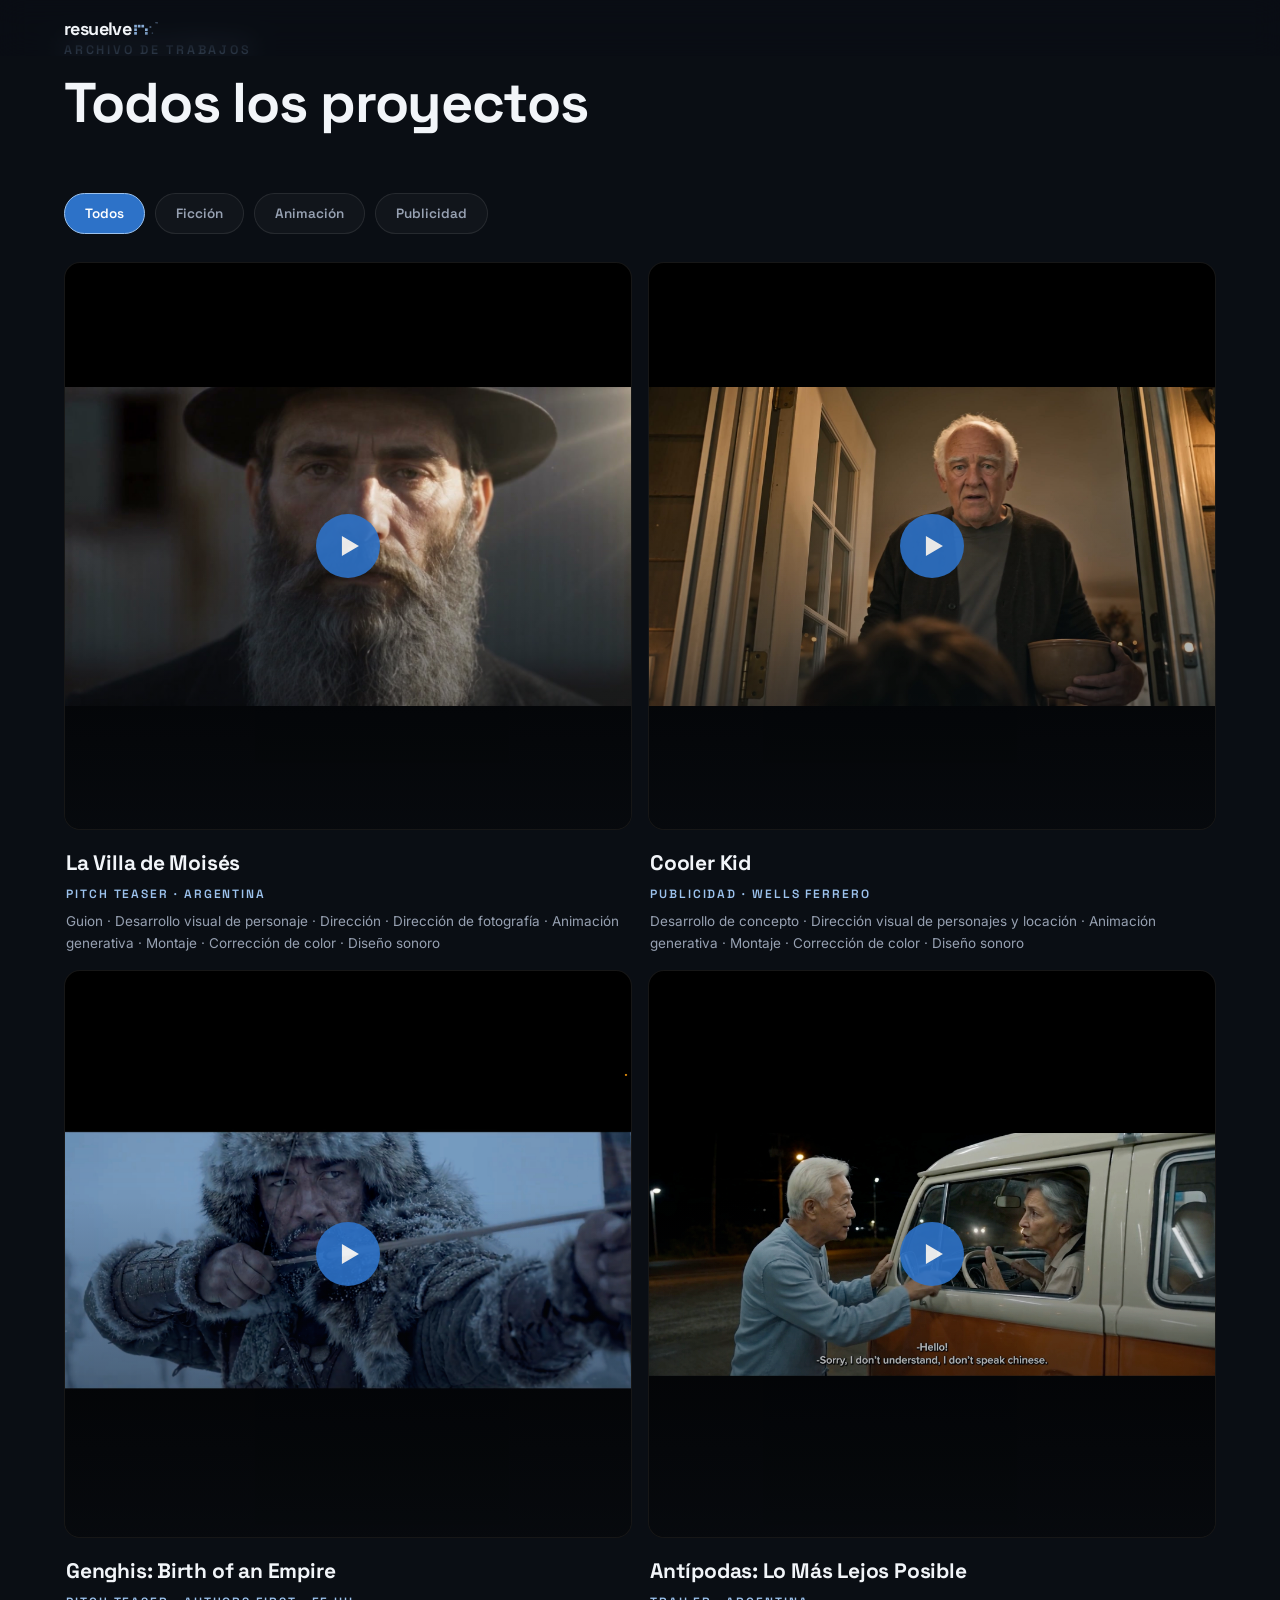
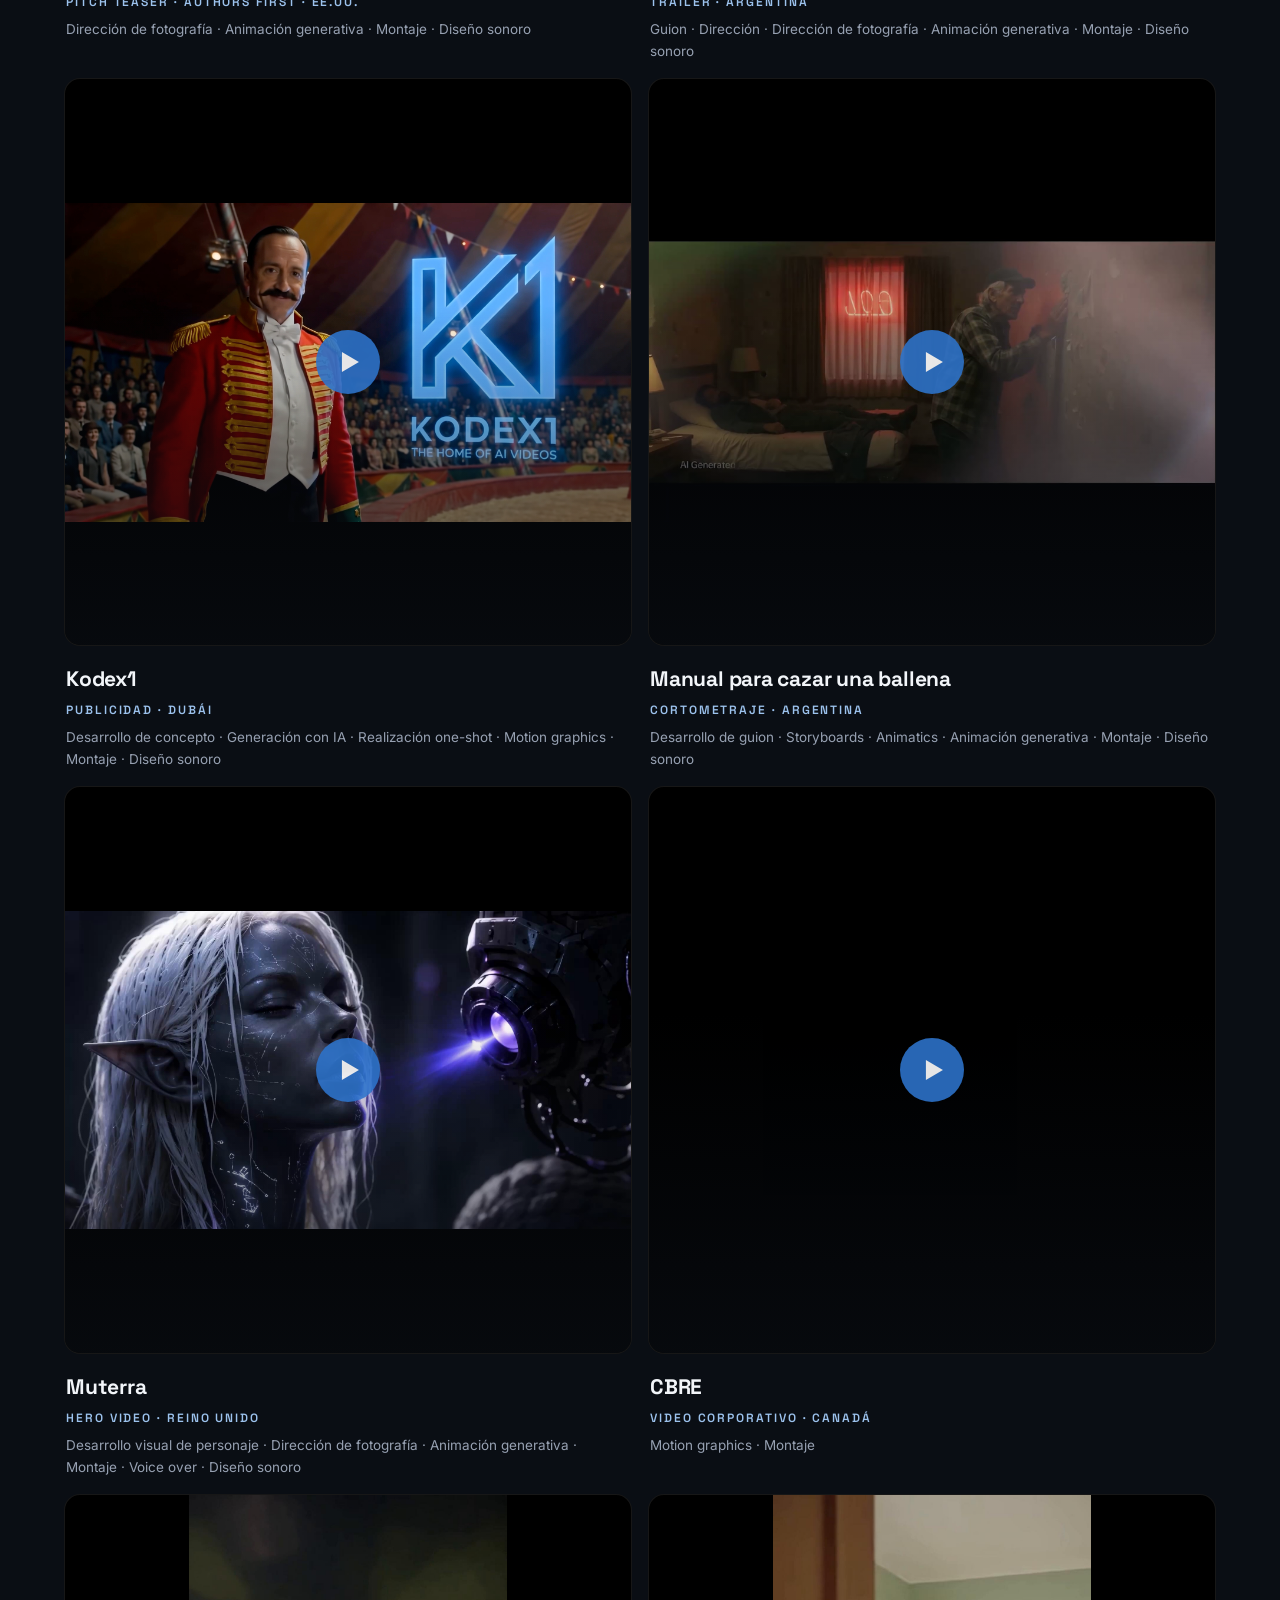
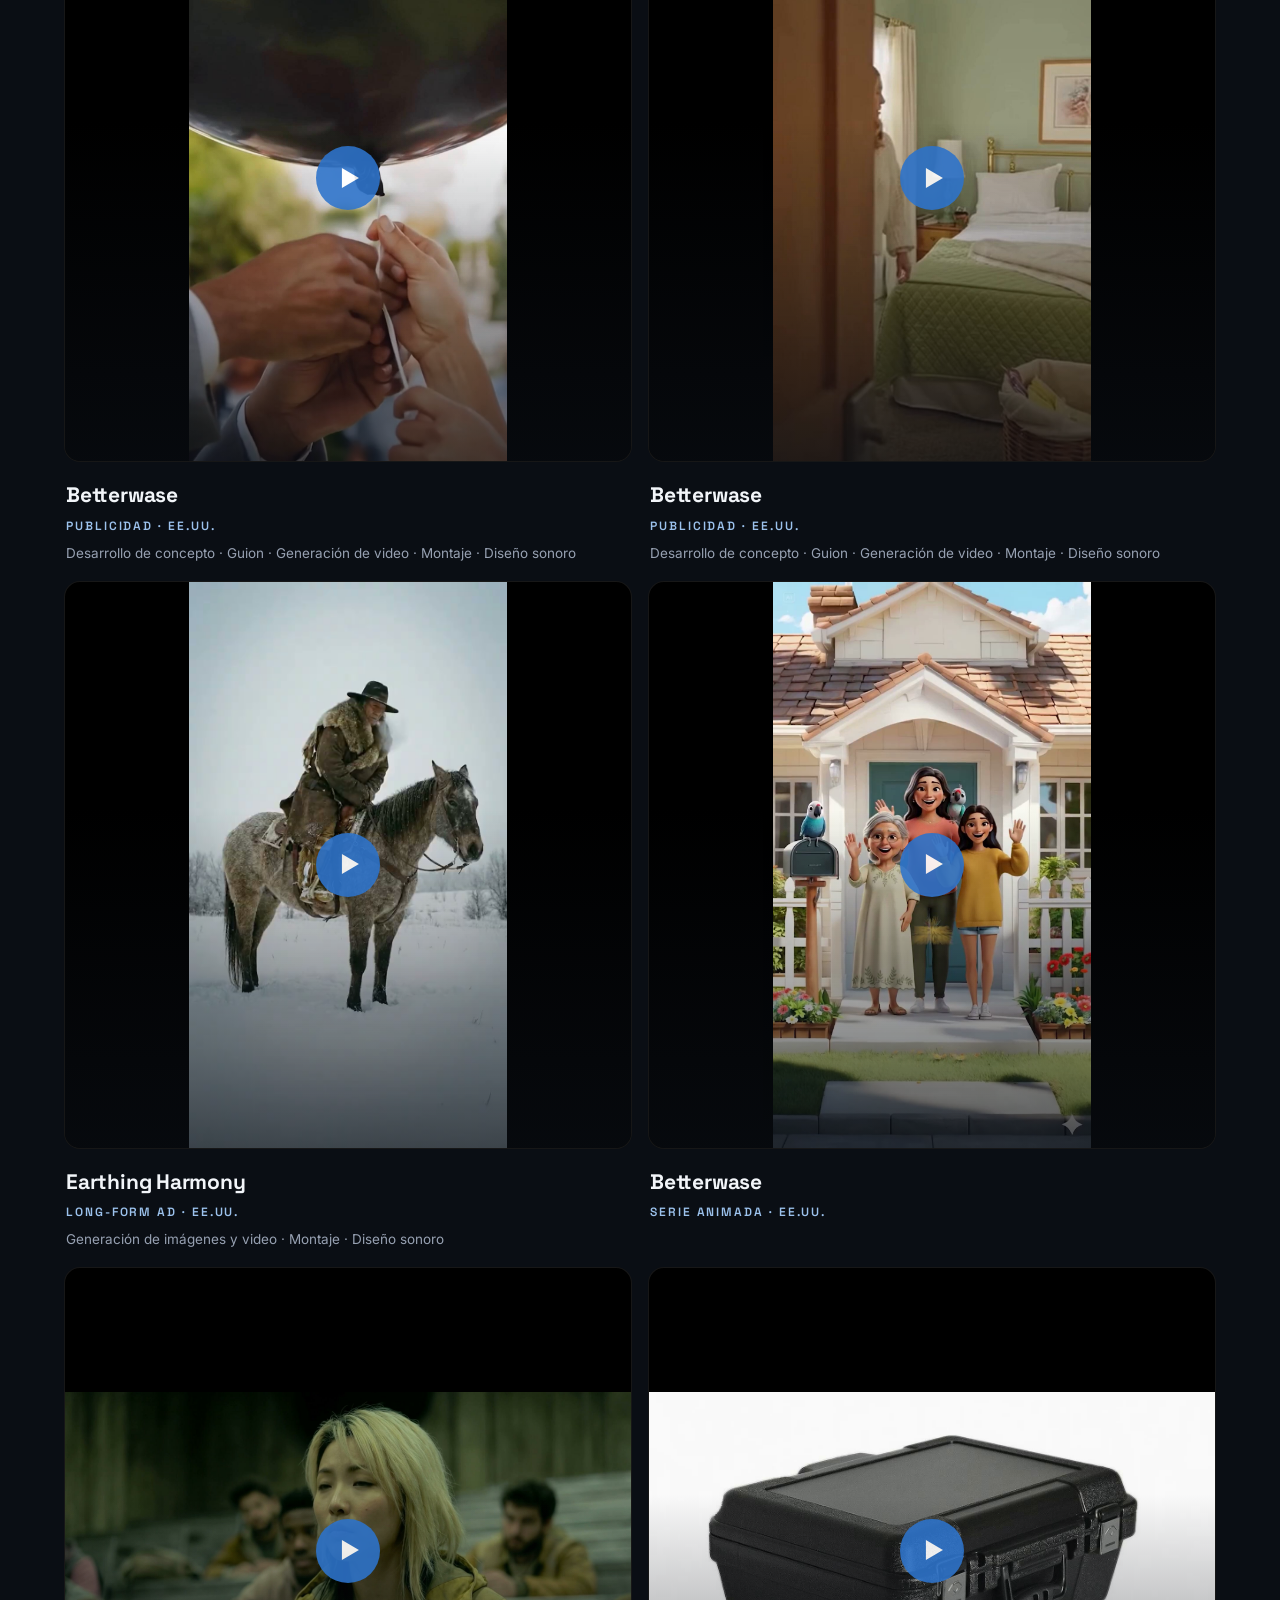
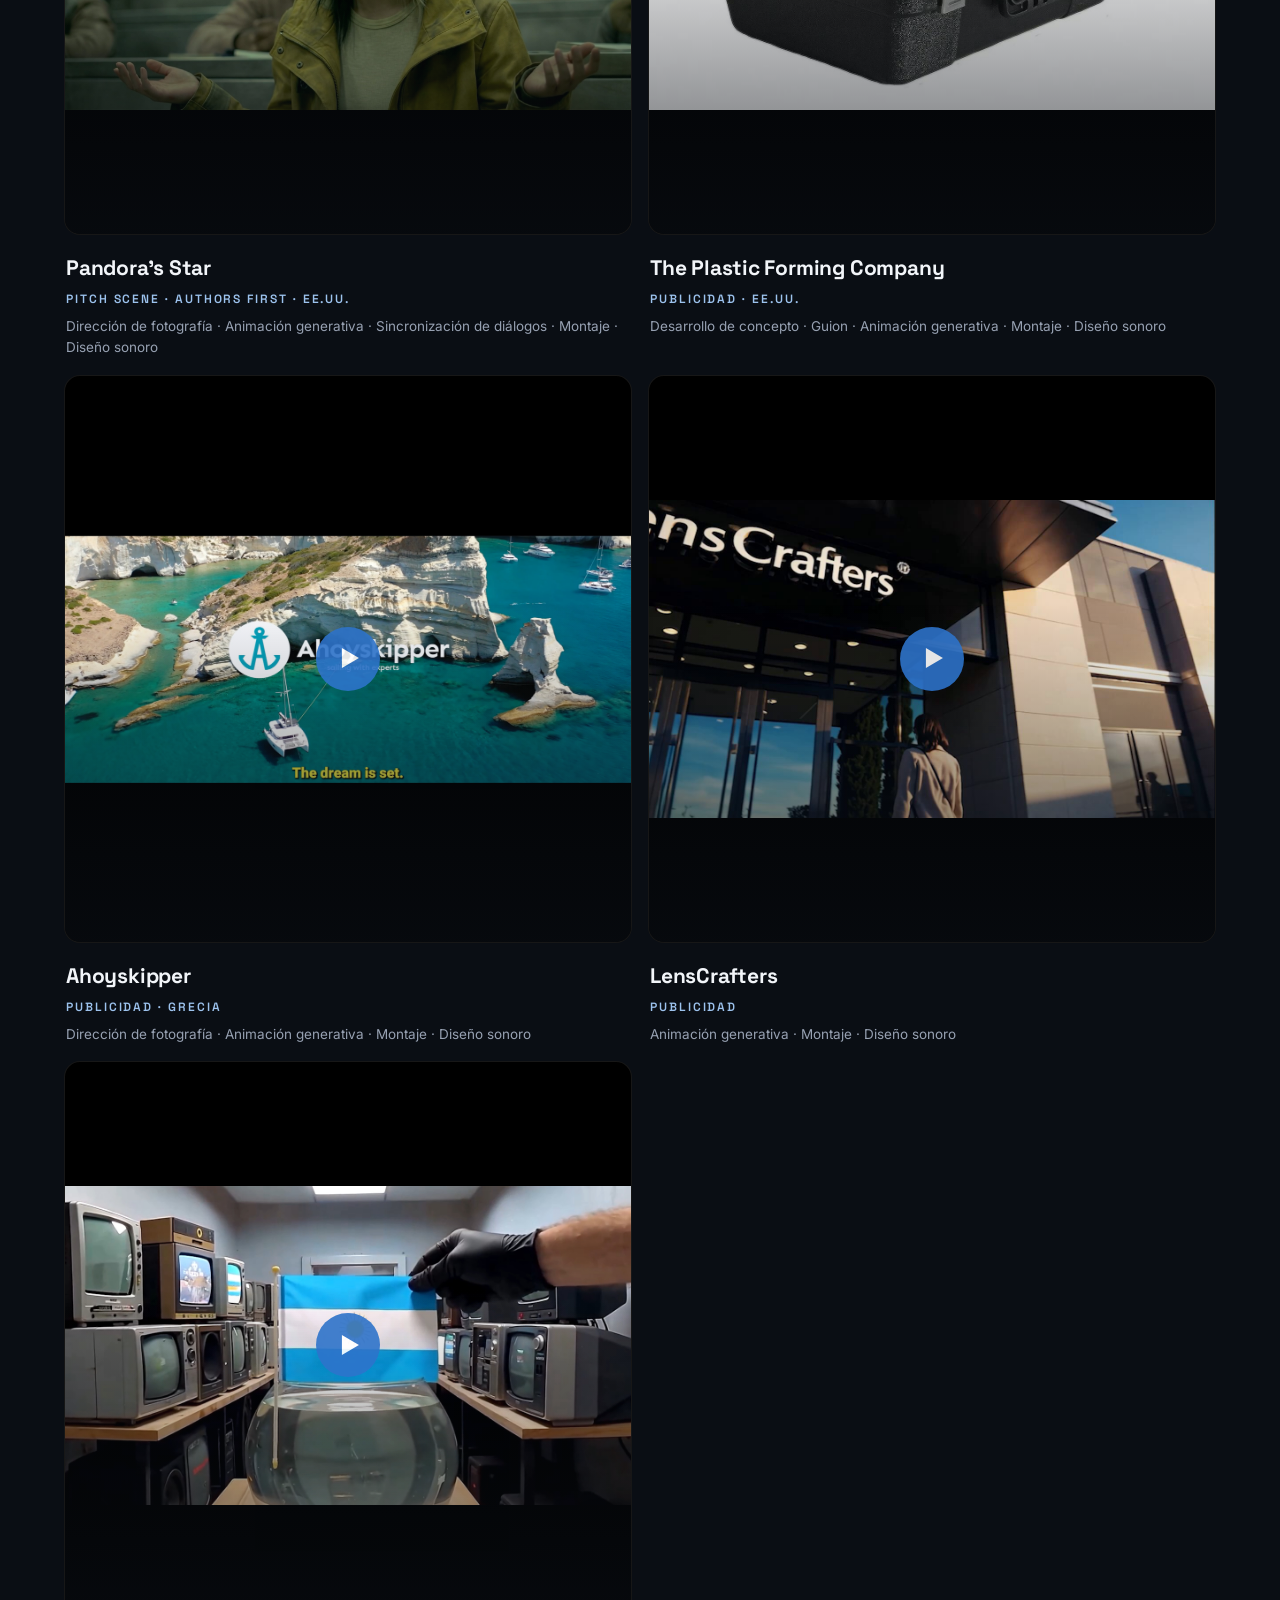
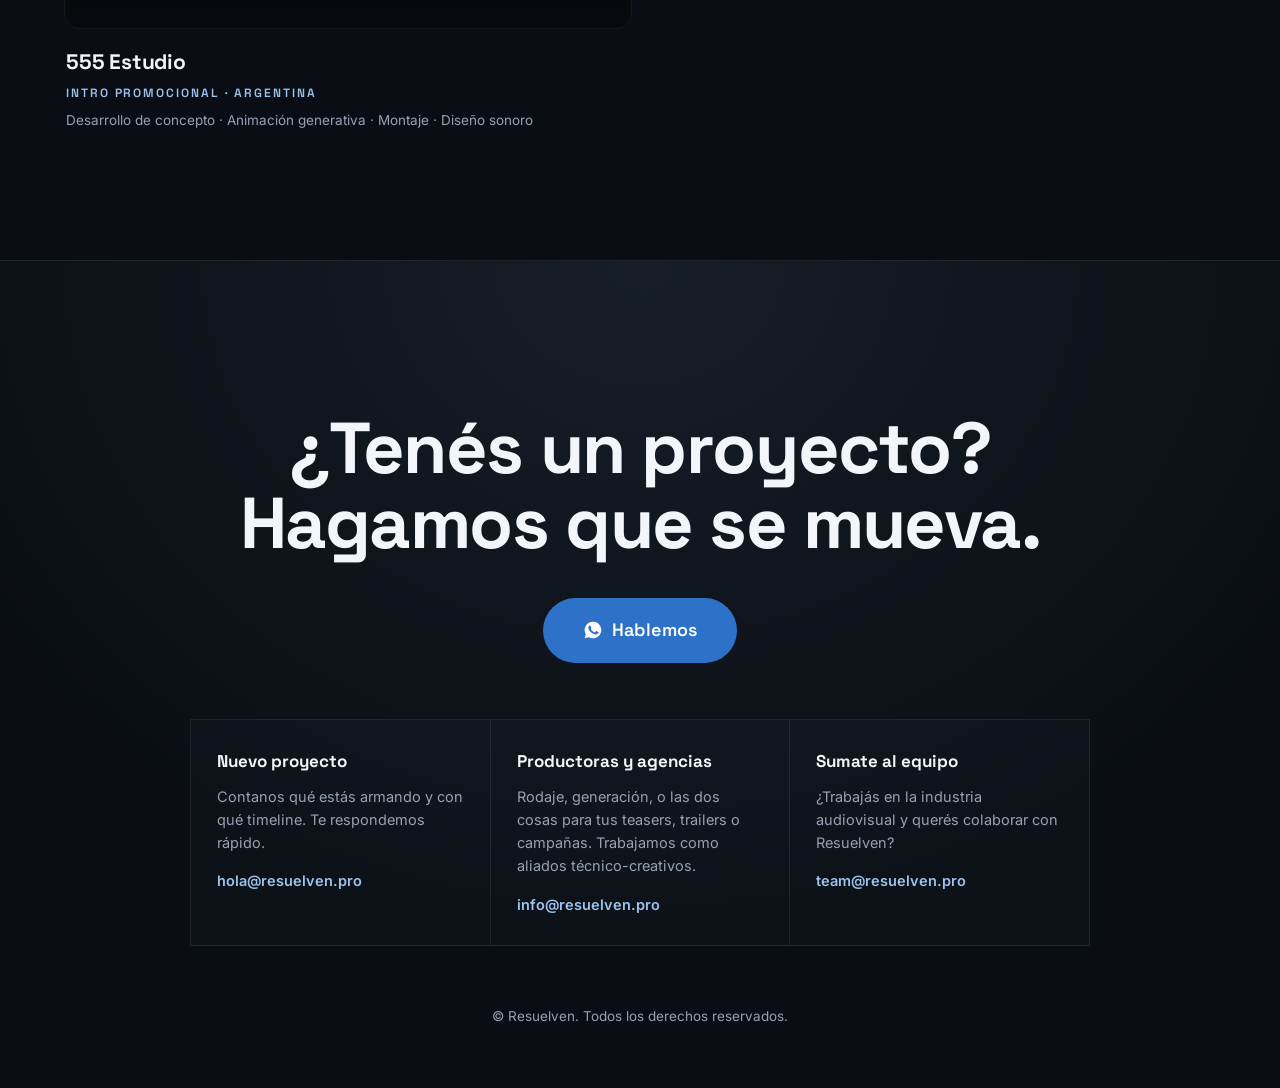
==== archivo/index.html @ f8e63208 "Archivo privado: trabajos que no son publicos, cifrados, en un link aparte resuelven.pro/archivo/ mu" ====
<!doctype html>
<html lang="es">
<head>
  <meta charset="utf-8">
  <meta name="viewport" content="width=device-width,initial-scale=1">
  <title>resuelven · Archivo de trabajos</title>
  <!-- pagina para mandar por link: no aparece en el sitio, ni en el sitemap, ni en buscadores -->
  <meta name="robots" content="noindex, nofollow">
  <meta name="referrer" content="no-referrer">
  <script>
    // La clave de los trabajos privados viaja en el fragmento (#...), que nunca llega al servidor.
    // Se guarda para la sesion y se saca de la barra antes de que cargue la medicion.
    (function () {
      var k = location.hash.slice(1);
      try { if (k) sessionStorage.setItem("rsv_archivo", k); else k = sessionStorage.getItem("rsv_archivo") || ""; } catch (e) {}
      window.__archivoClave = k;
      if (location.hash) history.replaceState(null, "", location.pathname + location.search);
    })();
  </script>
  <base href="../">
  <link rel="icon" href="assets/images/favicon-n.png">
  <link rel="preconnect" href="https://fonts.googleapis.com">
  <link rel="preconnect" href="https://fonts.gstatic.com" crossorigin>
  <link href="https://fonts.googleapis.com/css2?family=Space+Grotesk:wght@400;500;600;700&family=Inter:wght@400;500;600&display=swap" rel="stylesheet">
  <link rel="stylesheet" href="css/style.css">
  <style>
    .archivo { padding-top: 140px; }
    .archivo + .archivo { padding-top: 40px; }
    .archivo__intro { color: var(--muted); max-width: 60ch; margin: 10px 0 0; font-size: 17px; }
    .archivo__carga { position: absolute; inset: 0; display: grid; place-items: center; color: var(--muted);
      font: 500 13px/1 ui-monospace, SFMono-Regular, Menlo, monospace; letter-spacing: .14em; text-transform: uppercase; }
    .work__media img.cifrada { opacity: 0; transition: opacity .5s; }
    .work__media img.cifrada.lista { opacity: 1; }
    [hidden] { display: none !important; }
  </style>
</head>
<body>
  <header class="nav" id="nav">
    <a class="nav__logo" href="./" aria-label="resuelven">
      <svg viewBox="0 0 248 60" xmlns="http://www.w3.org/2000/svg" role="img">
        <text x="0" y="46" font-family="Space Grotesk, sans-serif" font-size="40" font-weight="700" letter-spacing="-1.3" fill="currentColor">resuelve</text>
        <g fill="#88ACD6">
          <rect x="156" y="24" width="6" height="6"/><rect x="156" y="32" width="6" height="6"/>
          <rect x="156" y="40" width="6" height="6"/>
          <rect x="164" y="24" width="6" height="6"/><rect x="172" y="24" width="6" height="6"/>
          <rect x="180" y="32" width="6" height="6"/><rect x="180" y="40" width="6" height="6" opacity=".85"/>
          <rect x="190" y="27" width="4" height="4" opacity=".5"/>
          <rect x="195" y="41" width="3" height="3" opacity=".35"/>
        </g>
        <text x="202" y="26" font-family="Space Grotesk, sans-serif" font-size="12" font-weight="600" fill="#88ACD6">™</text>
      </svg>
    </a>
  </header>

  <section class="section archivo" id="privado" hidden>
    <div class="section__head">
      <p class="section__kicker">ÚLTIMOS TRABAJOS</p>
      <h1 class="section__title">Trabajos recientes</h1>
      <p class="archivo__intro">Todavía no son públicos. Te pedimos que no compartas este link.</p>
    </div>
    <div class="workgrid" id="privgrid"></div>
  </section>

  <section class="section archivo" id="work">
    <div class="section__head">
      <p class="section__kicker" id="pubKicker">ARCHIVO DE TRABAJOS</p>
      <h2 class="section__title" id="pubTitle">Todos los proyectos</h2>
    </div>
    <div class="workfilter" id="workfilter"></div>
    <div class="workgrid" id="workgrid"></div>
  </section>

  <div class="lightbox" id="lightbox">
    <div class="lightbox__backdrop"></div>
    <div class="lightbox__body">
      <button class="lightbox__close" id="lightboxClose" aria-label="Cerrar">
        <svg viewBox="0 0 24 24" width="20" height="20" fill="none" stroke="currentColor" stroke-width="2" stroke-linecap="round"><path d="M6 6l12 12M18 6L6 18"/></svg>
      </button>
      <div class="lightbox__media" id="lightboxMedia"></div>
    </div>
  </div>

  <script src="js/analytics.js"></script>
  <script>
  "use strict";
  const grid = document.getElementById("workgrid");
  const privGrid = document.getElementById("privgrid");
  const lightbox = document.getElementById("lightbox");
  const lightboxMedia = document.getElementById("lightboxMedia");
  const CATS = [["all", "Todos"], ["ficcion", "Ficción"], ["animacion", "Animación"], ["publicidad", "Publicidad"]];
  let abierto = 0;   // para no pisar un video si se cierra mientras descarga

  function closeLightbox() { abierto++; lightbox.classList.remove("open"); lightboxMedia.innerHTML = ""; }
  lightbox.querySelector(".lightbox__backdrop").addEventListener("click", closeLightbox);
  document.getElementById("lightboxClose").addEventListener("click", closeLightbox);
  addEventListener("keydown", (e) => { if (e.key === "Escape" && lightbox.classList.contains("open")) closeLightbox(); });
  const medir = (titulo) => window.medir?.("trabajo_abierto", { trabajo: titulo, pagina: "archivo" });

  function openPublic(card) {
    abierto++;
    const d = card.dataset;
    lightboxMedia.innerHTML = d.media === "video"
      ? `<video src="${d.src}" ${d.poster ? `poster="${d.poster}"` : ""} controls controlsList="nofullscreen" disablePictureInPicture autoplay playsinline></video>`
      : `<iframe src="${d.src}" allow="autoplay"></iframe>`;
    lightbox.classList.add("open");
    medir(card.querySelector(".work__title")?.textContent.trim() || d.src);
  }

  // ───────── trabajos privados: se bajan cifrados y se abren en el navegador ─────────
  let KEY = null;
  const b64url = (s) => Uint8Array.from(atob(s.replace(/-/g, "+").replace(/_/g, "/")), (c) => c.charCodeAt(0));
  async function bajar(id, total, onp) {
    const r = await fetch(`archivo/m/${id}.bin`);
    if (!r.ok) throw new Error("no encontrado");
    const reader = r.body.getReader(), partes = [];
    let n = 0;
    for (;;) {
      const { done, value } = await reader.read();
      if (done) break;
      partes.push(value); n += value.length;
      if (onp && total) onp(Math.min(1, n / total));
    }
    const buf = new Uint8Array(n); let o = 0;
    for (const p of partes) { buf.set(p, o); o += p.length; }
    return buf;
  }
  async function abrir(id, total, onp) {
    const b = await bajar(id, total, onp);
    return new Uint8Array(await crypto.subtle.decrypt({ name: "AES-GCM", iv: b.subarray(0, 12) }, KEY, b.subarray(12)));
  }
  const urls = new Map();
  async function blobUrl(id, total, type, onp) {
    if (!urls.has(id)) urls.set(id, URL.createObjectURL(new Blob([await abrir(id, total, onp)], { type })));
    return urls.get(id);
  }
  function ficha(t) {
    const card = document.createElement("div");
    card.className = "work"; card.dataset.cat = t.cat;
    card.innerHTML = `<div class="work__media"><img class="cifrada" alt=""><div class="work__play"><span>▶</span></div></div>
      <div class="work__info"><h3 class="work__title"></h3><p class="work__meta"></p><p class="work__roles"></p></div>`;
    card.querySelector("img").alt = t.alt;
    card.querySelector(".work__title").textContent = t.titulo;
    card.querySelector(".work__meta").textContent = t.meta;
    card.querySelector(".work__roles").textContent = t.roles;
    blobUrl(t.poster, t.posterBytes, "image/jpeg").then((u) => {
      const img = card.querySelector("img"); img.src = u; img.onload = () => img.classList.add("lista");
    }).catch(() => {});
    card.querySelector(".work__media").addEventListener("click", async () => {
      const yo = ++abierto;
      lightboxMedia.innerHTML = `<div class="archivo__carga">Cargando 0%</div>`;
      lightbox.classList.add("open");
      medir(t.titulo);
      try {
        const poster = urls.get(t.poster) || "";
        const src = await blobUrl(t.video, t.videoBytes, "video/mp4", (p) => {
          const el = lightboxMedia.querySelector(".archivo__carga");
          if (el && yo === abierto) el.textContent = `Cargando ${Math.round(p * 100)}%`;
        });
        if (yo !== abierto) return;
        lightboxMedia.innerHTML = `<video src="${src}" poster="${poster}" controls controlsList="nofullscreen nodownload" disablePictureInPicture autoplay playsinline></video>`;
      } catch {
        if (yo === abierto) lightboxMedia.innerHTML = `<div class="archivo__carga">No se pudo abrir el video</div>`;
      }
    });
    return card;
  }
  async function privados() {
    const k = window.__archivoClave;
    if (!k || !window.crypto?.subtle) return false;
    try {
      KEY = await crypto.subtle.importKey("raw", b64url(k), "AES-GCM", false, ["decrypt"]);
      const { trabajos } = JSON.parse(new TextDecoder().decode(await abrir("indice")));
      trabajos.forEach((t) => privGrid.appendChild(ficha(t)));
      document.getElementById("privado").hidden = false;
      document.getElementById("pubKicker").textContent = "TRABAJOS PUBLICADOS";
      document.getElementById("work").classList.add("archivo");
      return true;
    } catch { return false; }
  }

  // ───────── galeria publica: se trae de la home, asi nunca queda desactualizada ─────────
  async function publicos() {
    try {
      const html = await (await fetch("index.html")).text();
      const doc = new DOMParser().parseFromString(html, "text/html");
      doc.querySelectorAll("#workgrid .work").forEach((card) => {
        card.classList.remove("work--hidden", "reveal");
        card.removeAttribute("data-hidden-by-more");
        const c = document.importNode(card, true);
        c.querySelector(".work__media").addEventListener("click", () => openPublic(c));
        grid.appendChild(c);
      });
      const footer = doc.querySelector("footer.footer");
      if (footer) document.body.insertBefore(document.importNode(footer, true), lightbox);
    } catch {}
  }

  function filtros() {
    const wrap = document.getElementById("workfilter");
    wrap.innerHTML = CATS.map(([c, t], i) => `<button class="workfilter__pill${i ? "" : " active"}" data-cat="${c}">${t}</button>`).join("");
    wrap.addEventListener("click", (e) => {
      const btn = e.target.closest(".workfilter__pill"); if (!btn) return;
      wrap.querySelectorAll(".workfilter__pill").forEach((b) => b.classList.toggle("active", b === btn));
      grid.querySelectorAll(".work").forEach((el) => {
        el.style.display = btn.dataset.cat === "all" || el.dataset.cat === btn.dataset.cat ? "" : "none";
      });
    });
  }

  function aparecer() {
    const io = new IntersectionObserver((entries) => entries.forEach((e) => {
      if (e.isIntersecting) { e.target.classList.add("visible"); io.unobserve(e.target); }
    }), { threshold: 0.12 });
    document.querySelectorAll(".work, .contact-item, .section__head").forEach((el) => { el.classList.add("reveal"); io.observe(el); });
  }

  Promise.all([privados(), publicos()]).then(() => { filtros(); aparecer(); });
  </script>
</body>
</html>
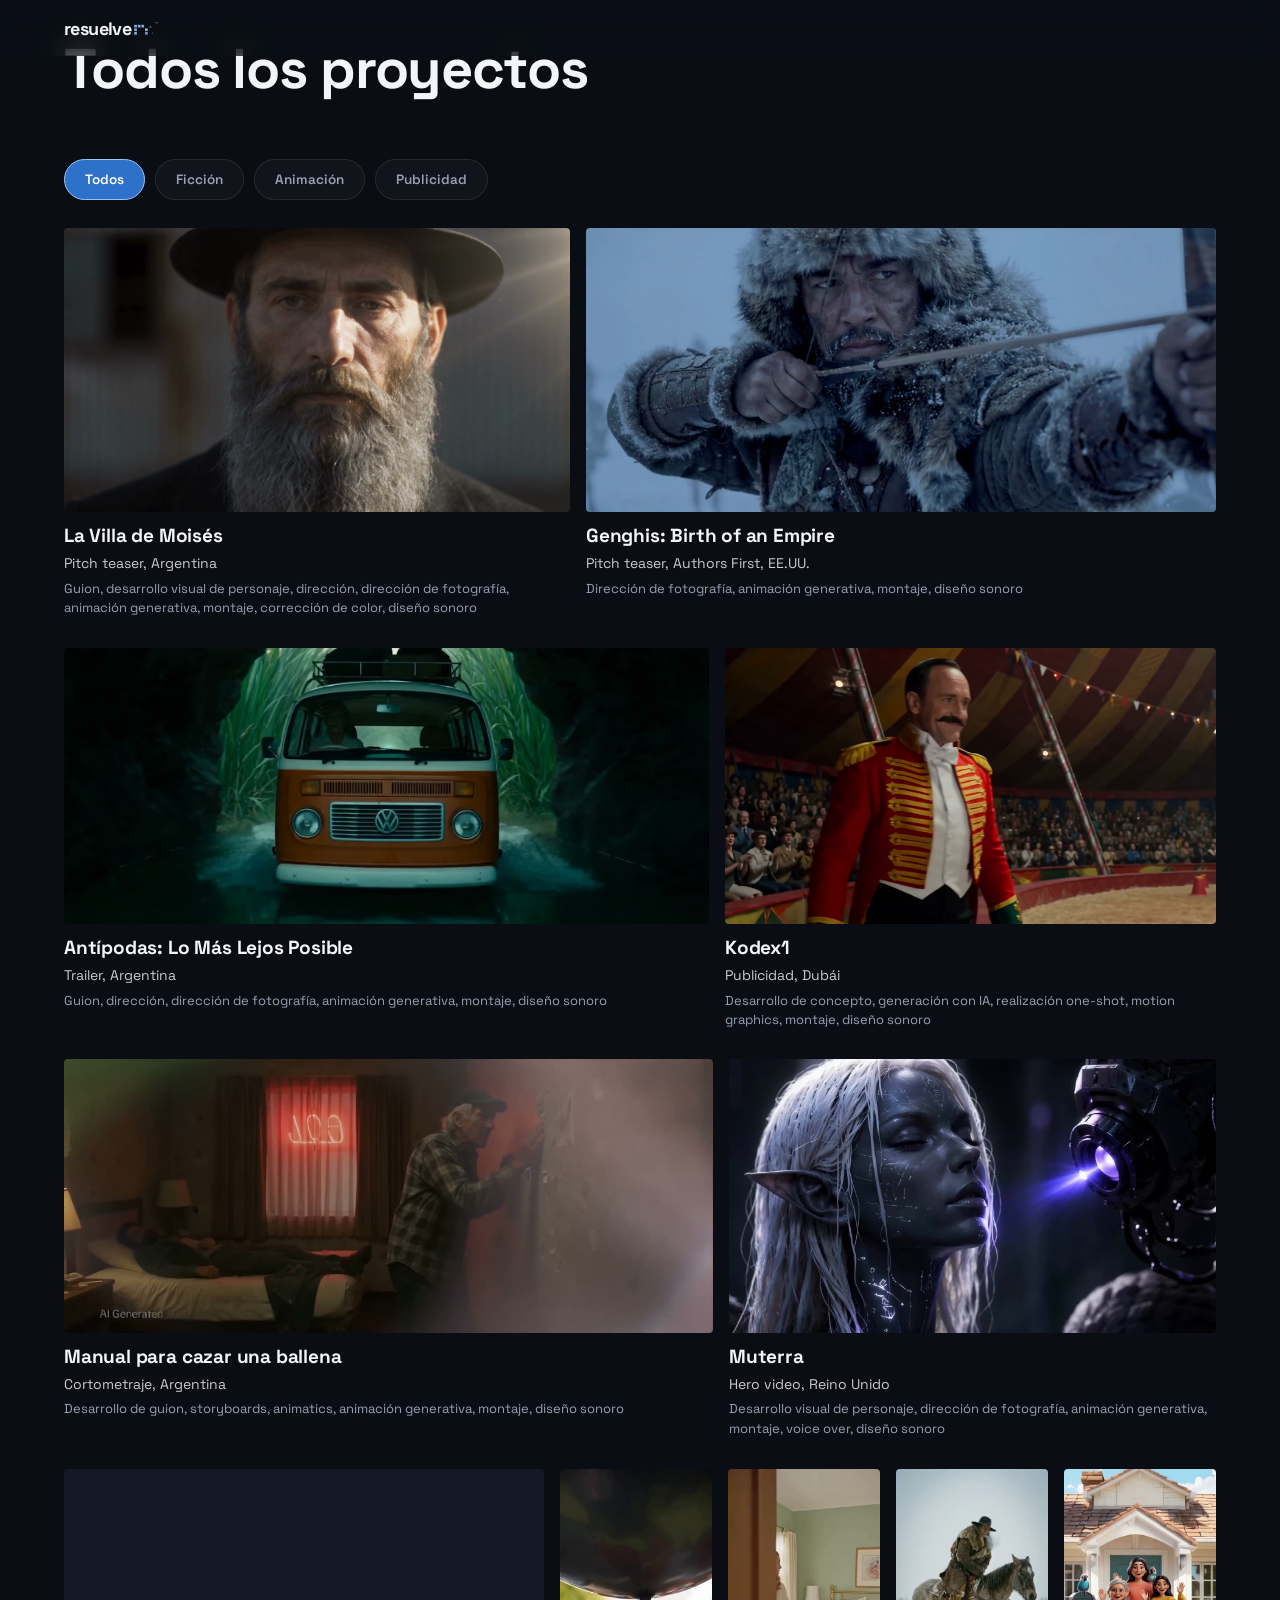
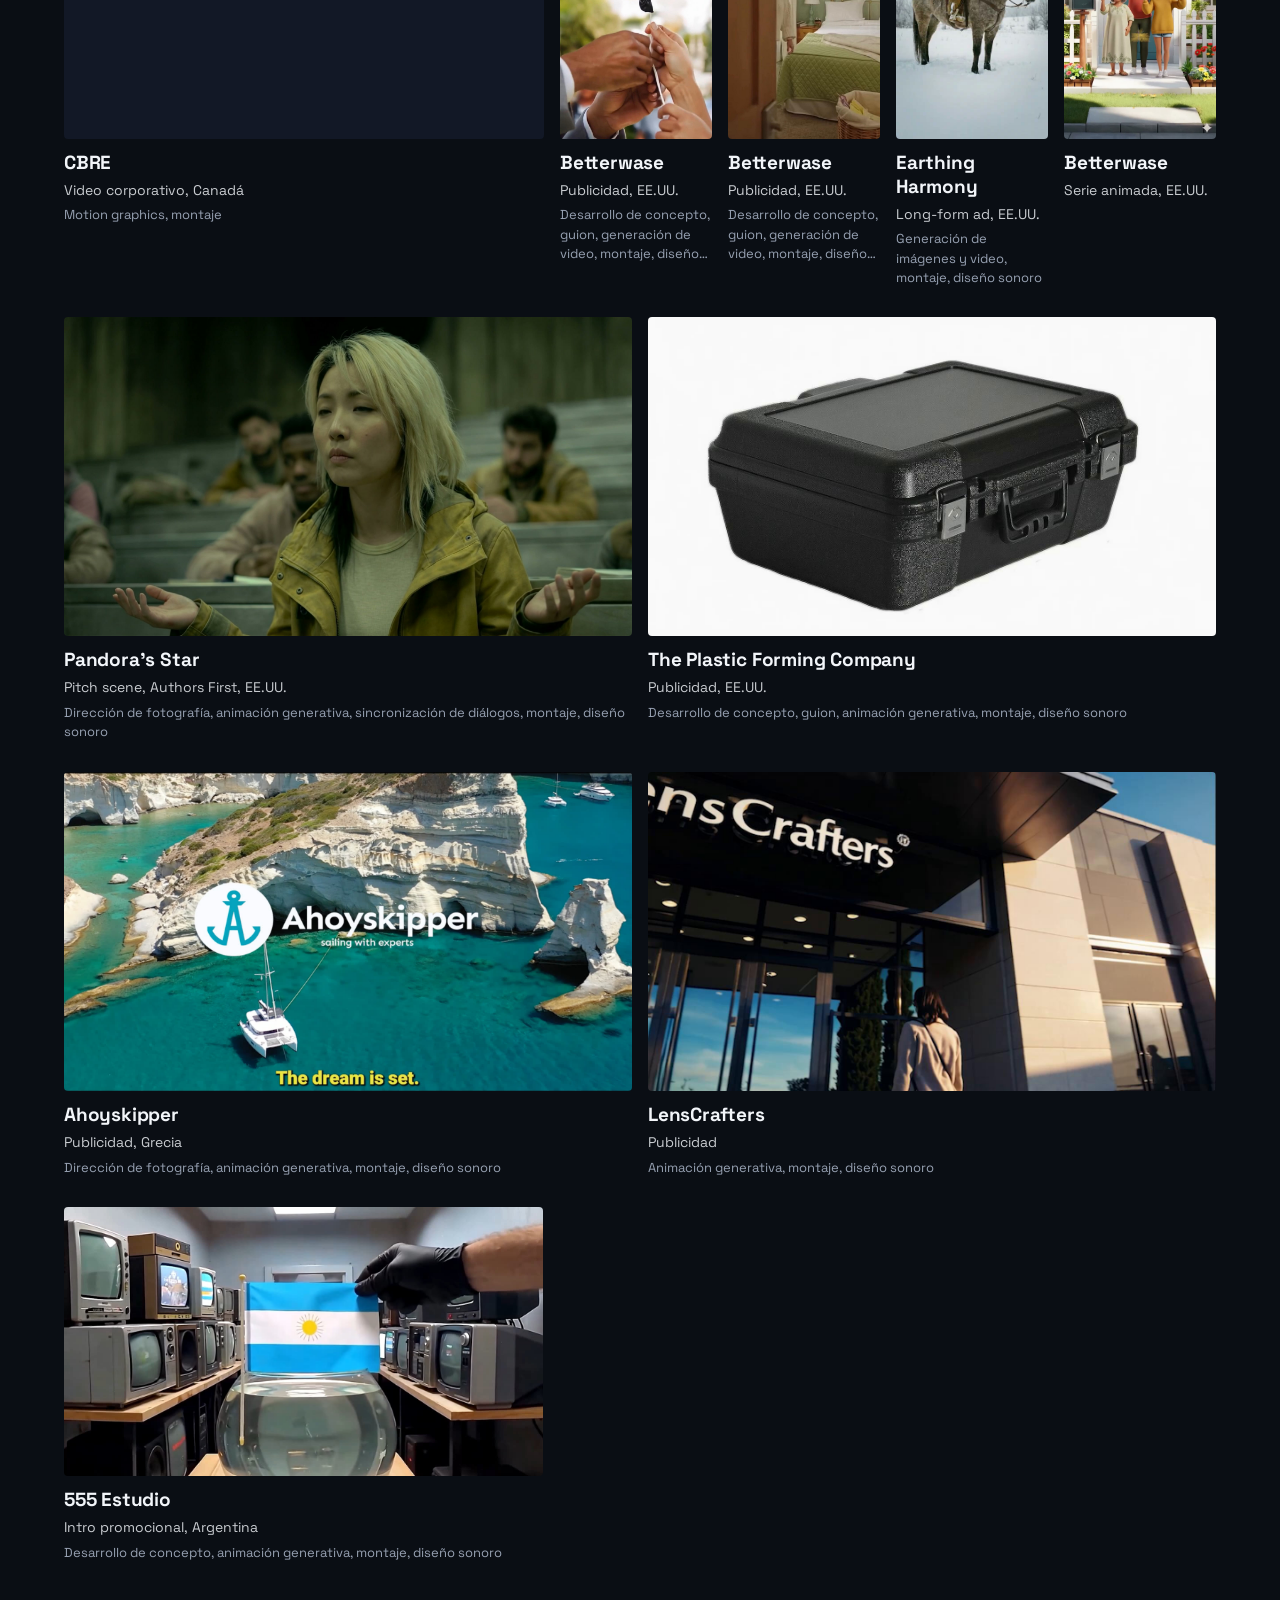
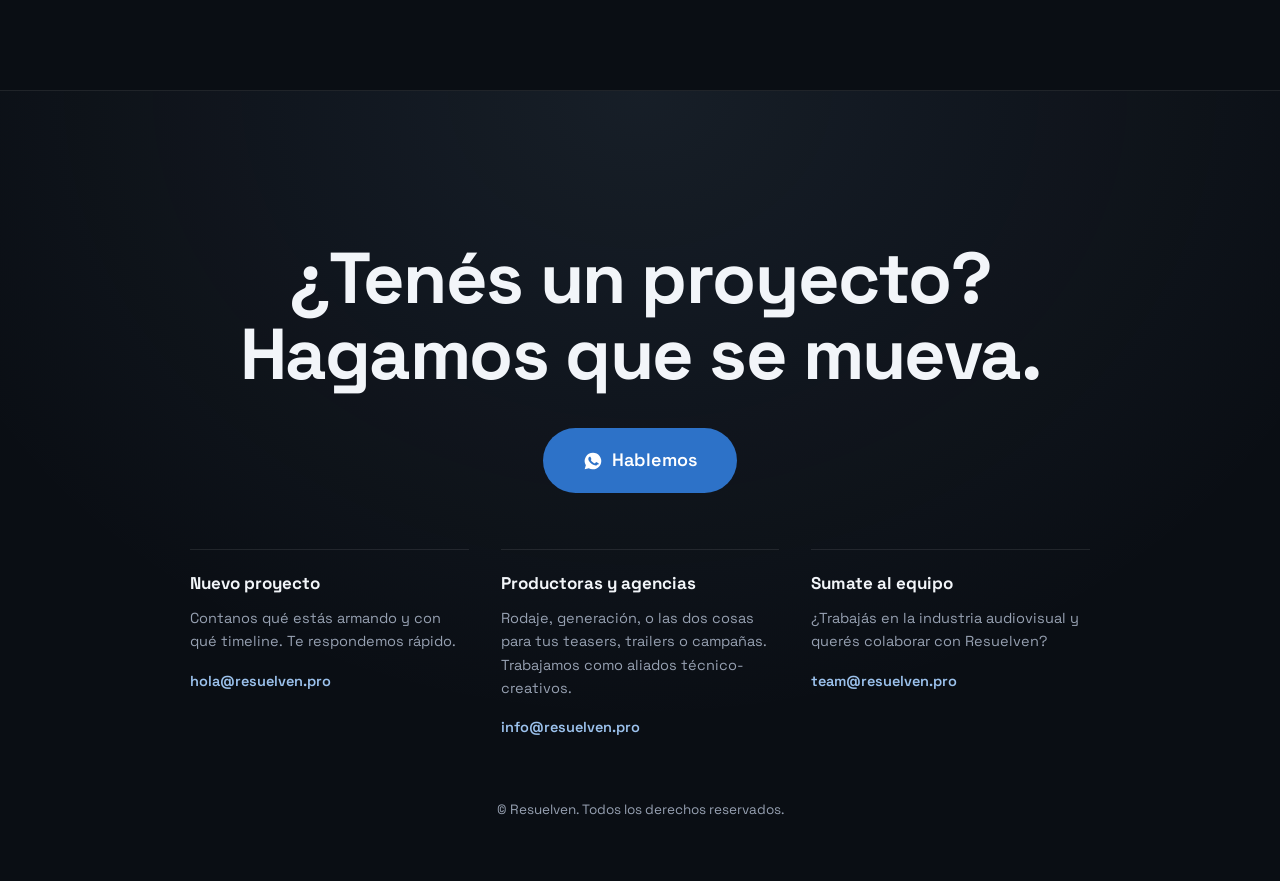
==== commit 670c06db: "Rediseno: el trabajo primero - Hero con un reel de los trabajos publicos que se resuelve desde los p" ====
--- a/archivo/index.html
+++ b/archivo/index.html
@@ -21,7 +21,7 @@
   <link rel="icon" href="assets/images/favicon-n.png">
   <link rel="preconnect" href="https://fonts.googleapis.com">
   <link rel="preconnect" href="https://fonts.gstatic.com" crossorigin>
-  <link href="https://fonts.googleapis.com/css2?family=Space+Grotesk:wght@400;500;600;700&family=Inter:wght@400;500;600&display=swap" rel="stylesheet">
+  <link href="https://fonts.googleapis.com/css2?family=Space+Grotesk:wght@400;500;600;700&display=swap" rel="stylesheet">
   <link rel="stylesheet" href="css/style.css">
   <style>
     .archivo { padding-top: 140px; }
@@ -54,7 +54,6 @@
 
   <section class="section archivo" id="privado" hidden>
     <div class="section__head">
-      <p class="section__kicker">ÚLTIMOS TRABAJOS</p>
       <h1 class="section__title">Trabajos recientes</h1>
       <p class="archivo__intro">Todavía no son públicos. Te pedimos que no compartas este link.</p>
     </div>
@@ -63,7 +62,6 @@
 
   <section class="section archivo" id="work">
     <div class="section__head">
-      <p class="section__kicker" id="pubKicker">ARCHIVO DE TRABAJOS</p>
       <h2 class="section__title" id="pubTitle">Todos los proyectos</h2>
     </div>
     <div class="workfilter" id="workfilter"></div>
@@ -96,8 +94,10 @@
   addEventListener("keydown", (e) => { if (e.key === "Escape" && lightbox.classList.contains("open")) closeLightbox(); });
   const medir = (titulo) => window.medir?.("trabajo_abierto", { trabajo: titulo, pagina: "archivo" });
 
+  const formato = (card) => lightbox.style.setProperty("--ar", card.style.getPropertyValue("--ar") || "1.778");
   function openPublic(card) {
     abierto++;
+    formato(card);
     const d = card.dataset;
     lightboxMedia.innerHTML = d.media === "video"
       ? `<video src="${d.src}" ${d.poster ? `poster="${d.poster}"` : ""} controls controlsList="nofullscreen" disablePictureInPicture autoplay playsinline></video>`
@@ -107,32 +107,88 @@
   }
 
   // ───────── trabajos privados: se bajan cifrados y se abren en el navegador ─────────
-  let KEY = null;
+  let KEY = null, RAW = null, FILES = {}, SW = null;
   const b64url = (s) => Uint8Array.from(atob(s.replace(/-/g, "+").replace(/_/g, "/")), (c) => c.charCodeAt(0));
-  async function bajar(id, total, onp) {
-    const r = await fetch(`archivo/m/${id}.bin`);
-    if (!r.ok) throw new Error("no encontrado");
-    const reader = r.body.getReader(), partes = [];
-    let n = 0;
-    for (;;) {
-      const { done, value } = await reader.read();
-      if (done) break;
-      partes.push(value); n += value.length;
-      if (onp && total) onp(Math.min(1, n / total));
+  async function descifrar(b, aad) {
+    const alg = { name: "AES-GCM", iv: b.subarray(0, 12) };
+    if (aad) alg.additionalData = new TextEncoder().encode(aad);
+    return new Uint8Array(await crypto.subtle.decrypt(alg, KEY, b.subarray(12)));
+  }
+  const bajar = async (f) => { const r = await fetch(`archivo/m/${f}`); if (!r.ok) throw new Error(r.status); return new Uint8Array(await r.arrayBuffer()); };
+  const urls = new Map();
+  async function poster(t) {
+    if (!urls.has(t.poster)) urls.set(t.poster, URL.createObjectURL(new Blob([await descifrar(await bajar(t.poster + ".bin"))], { type: "image/jpeg" })));
+    return urls.get(t.poster);
+  }
+  // respaldo sin service worker: todos los pedazos, y recien ahi se reproduce
+  async function videoEntero(t, onp) {
+    if (urls.has(t.video)) return urls.get(t.video);
+    const partes = [];
+    for (let i = 0; i < t.chunks; i++) {
+      partes.push(await descifrar(await bajar(`${t.video}-${String(i).padStart(3, "0")}.bin`), `${t.video}:${i}`));
+      onp((i + 1) / t.chunks);
     }
-    const buf = new Uint8Array(n); let o = 0;
-    for (const p of partes) { buf.set(p, o); o += p.length; }
-    return buf;
-  }
-  async function abrir(id, total, onp) {
-    const b = await bajar(id, total, onp);
-    return new Uint8Array(await crypto.subtle.decrypt({ name: "AES-GCM", iv: b.subarray(0, 12) }, KEY, b.subarray(12)));
-  }
-  const urls = new Map();
-  async function blobUrl(id, total, type, onp) {
-    if (!urls.has(id)) urls.set(id, URL.createObjectURL(new Blob([await abrir(id, total, onp)], { type })));
-    return urls.get(id);
-  }
+    urls.set(t.video, URL.createObjectURL(new Blob(partes, { type: "video/mp4" })));
+    return urls.get(t.video);
+  }
+
+  // el service worker descifra de a pedazos mientras se reproduce
+  const mandarClave = (destino) => destino.postMessage({ type: "clave", raw: RAW, files: FILES });
+  async function prepararSW() {
+    if (!("serviceWorker" in navigator)) return;
+    try {
+      navigator.serviceWorker.addEventListener("message", (e) => {
+        if (e.data?.type === "pedir-clave" && RAW) mandarClave(e.ports[0]);
+      });
+      const reg = await navigator.serviceWorker.register("archivo/sw.js", { scope: "archivo/" });
+      await navigator.serviceWorker.ready;
+      if (!navigator.serviceWorker.controller) {
+        await new Promise((ok, ko) => {
+          navigator.serviceWorker.addEventListener("controllerchange", ok, { once: true });
+          setTimeout(ko, 3000);
+        });
+      }
+      mandarClave(reg.active);
+      SW = reg;
+    } catch { SW = null; }
+  }
+
+  function reproducir(t, yo, src, alFallar) {
+    const v = document.createElement("video");
+    Object.assign(v, { controls: true, autoplay: true, playsInline: true, disablePictureInPicture: true });
+    v.setAttribute("controlsList", "nofullscreen nodownload");
+    if (urls.has(t.poster)) v.poster = urls.get(t.poster);
+    if (alFallar) v.addEventListener("error", alFallar, { once: true });
+    v.src = src;
+    if (yo === abierto) lightboxMedia.replaceChildren(v);
+  }
+  async function abrirPrivado(t, card) {
+    const yo = ++abierto;
+    formato(card);
+    lightboxMedia.innerHTML = `<div class="archivo__carga">Cargando</div>`;
+    lightbox.classList.add("open");
+    medir(t.titulo);
+    const entero = async () => {
+      try {
+        const src = await videoEntero(t, (p) => {
+          const el = lightboxMedia.querySelector(".archivo__carga");
+          if (el && yo === abierto) el.textContent = `Cargando ${Math.round(p * 100)}%`;
+        });
+        reproducir(t, yo, src);
+      } catch {
+        if (yo === abierto) lightboxMedia.innerHTML = `<div class="archivo__carga">No se pudo abrir el video</div>`;
+      }
+    };
+    if (SW && navigator.serviceWorker.controller) {
+      if (RAW) mandarClave(navigator.serviceWorker.controller);
+      reproducir(t, yo, `archivo/v/${t.video}.mp4`, () => {
+        if (yo !== abierto) return;
+        lightboxMedia.innerHTML = `<div class="archivo__carga">Cargando</div>`;
+        entero();
+      });
+    } else entero();
+  }
+
   function ficha(t) {
     const card = document.createElement("div");
     card.className = "work"; card.dataset.cat = t.cat;
@@ -142,38 +198,26 @@
     card.querySelector(".work__title").textContent = t.titulo;
     card.querySelector(".work__meta").textContent = t.meta;
     card.querySelector(".work__roles").textContent = t.roles;
-    blobUrl(t.poster, t.posterBytes, "image/jpeg").then((u) => {
-      const img = card.querySelector("img"); img.src = u; img.onload = () => img.classList.add("lista");
+    poster(t).then((u) => {
+      const img = card.querySelector("img");
+      img.onload = () => { card.style.setProperty("--ar", (img.naturalWidth / img.naturalHeight).toFixed(3)); img.classList.add("lista"); };
+      img.src = u;
     }).catch(() => {});
-    card.querySelector(".work__media").addEventListener("click", async () => {
-      const yo = ++abierto;
-      lightboxMedia.innerHTML = `<div class="archivo__carga">Cargando 0%</div>`;
-      lightbox.classList.add("open");
-      medir(t.titulo);
-      try {
-        const poster = urls.get(t.poster) || "";
-        const src = await blobUrl(t.video, t.videoBytes, "video/mp4", (p) => {
-          const el = lightboxMedia.querySelector(".archivo__carga");
-          if (el && yo === abierto) el.textContent = `Cargando ${Math.round(p * 100)}%`;
-        });
-        if (yo !== abierto) return;
-        lightboxMedia.innerHTML = `<video src="${src}" poster="${poster}" controls controlsList="nofullscreen nodownload" disablePictureInPicture autoplay playsinline></video>`;
-      } catch {
-        if (yo === abierto) lightboxMedia.innerHTML = `<div class="archivo__carga">No se pudo abrir el video</div>`;
-      }
-    });
+    card.querySelector(".work__media").addEventListener("click", () => abrirPrivado(t, card));
     return card;
   }
   async function privados() {
     const k = window.__archivoClave;
     if (!k || !window.crypto?.subtle) return false;
     try {
-      KEY = await crypto.subtle.importKey("raw", b64url(k), "AES-GCM", false, ["decrypt"]);
-      const { trabajos } = JSON.parse(new TextDecoder().decode(await abrir("indice")));
+      RAW = b64url(k);
+      KEY = await crypto.subtle.importKey("raw", RAW, "AES-GCM", false, ["decrypt"]);
+      const { trabajos } = JSON.parse(new TextDecoder().decode(await descifrar(await bajar("indice.bin"))));
+      trabajos.forEach((t) => { FILES[t.video] = { size: t.videoSize, chunk: t.chunk, chunks: t.chunks }; });
       trabajos.forEach((t) => privGrid.appendChild(ficha(t)));
       document.getElementById("privado").hidden = false;
-      document.getElementById("pubKicker").textContent = "TRABAJOS PUBLICADOS";
-      document.getElementById("work").classList.add("archivo");
+      document.getElementById("pubTitle").textContent = "Trabajos publicados";
+      prepararSW();
       return true;
     } catch { return false; }
   }
@@ -184,7 +228,7 @@
       const html = await (await fetch("index.html")).text();
       const doc = new DOMParser().parseFromString(html, "text/html");
       doc.querySelectorAll("#workgrid .work").forEach((card) => {
-        card.classList.remove("work--hidden", "reveal");
+        card.classList.remove("work--hidden");
         card.removeAttribute("data-hidden-by-more");
         const c = document.importNode(card, true);
         c.querySelector(".work__media").addEventListener("click", () => openPublic(c));
@@ -207,14 +251,7 @@
     });
   }
 
-  function aparecer() {
-    const io = new IntersectionObserver((entries) => entries.forEach((e) => {
-      if (e.isIntersecting) { e.target.classList.add("visible"); io.unobserve(e.target); }
-    }), { threshold: 0.12 });
-    document.querySelectorAll(".work, .contact-item, .section__head").forEach((el) => { el.classList.add("reveal"); io.observe(el); });
-  }
-
-  Promise.all([privados(), publicos()]).then(() => { filtros(); aparecer(); });
+  Promise.all([privados(), publicos()]).then(() => { filtros(); });
   </script>
 </body>
 </html>
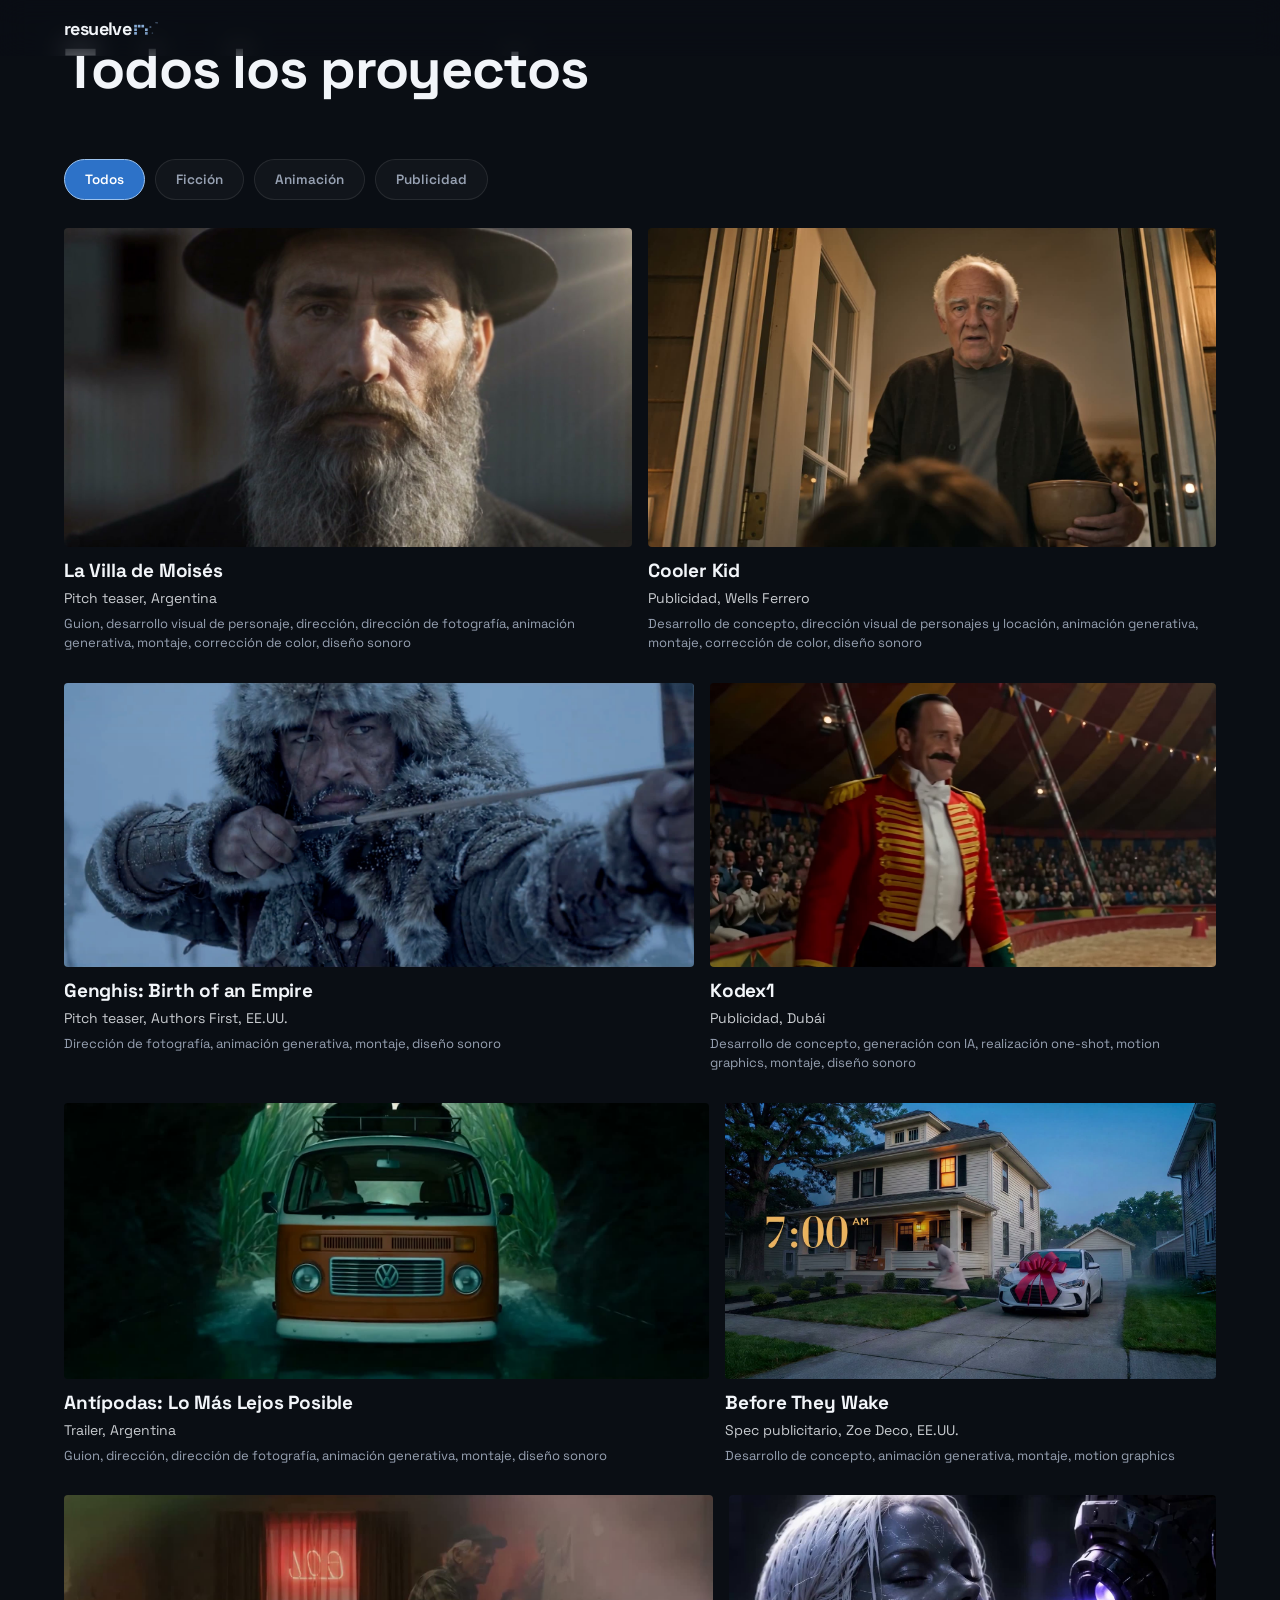
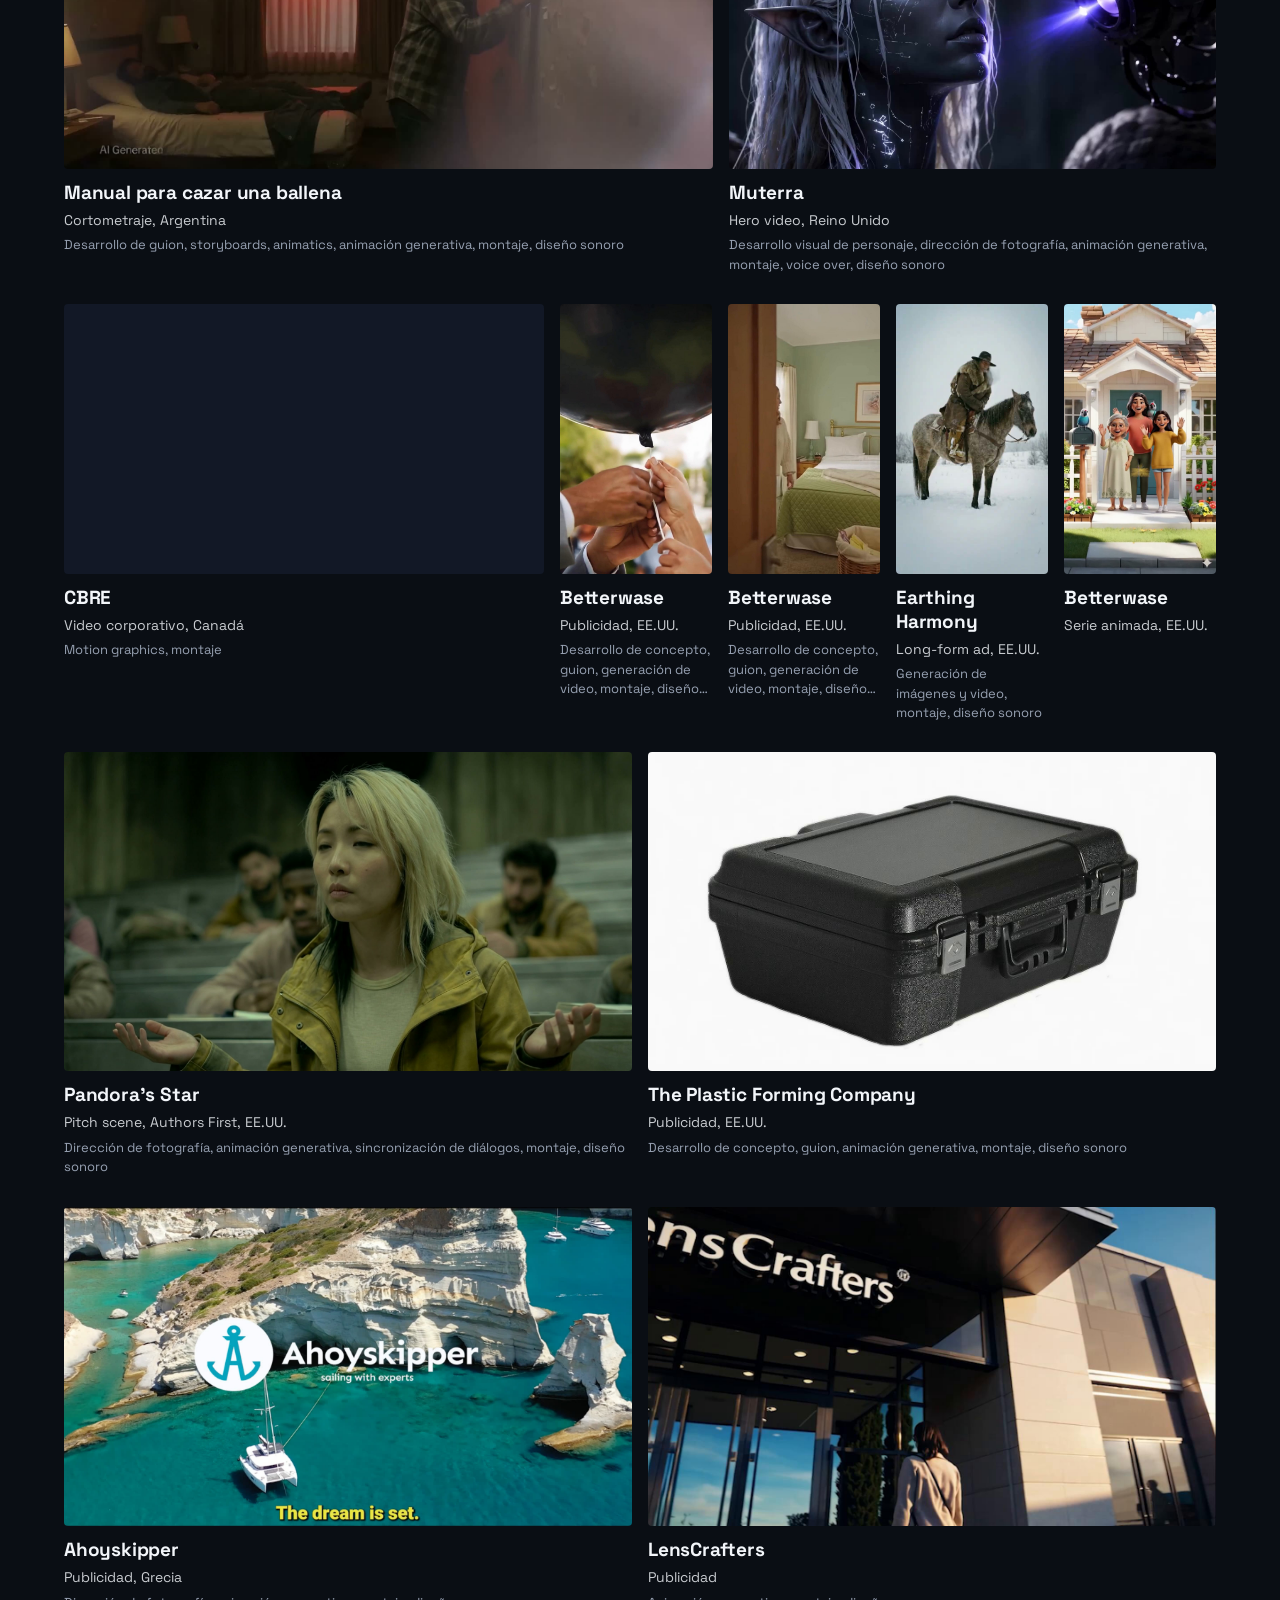
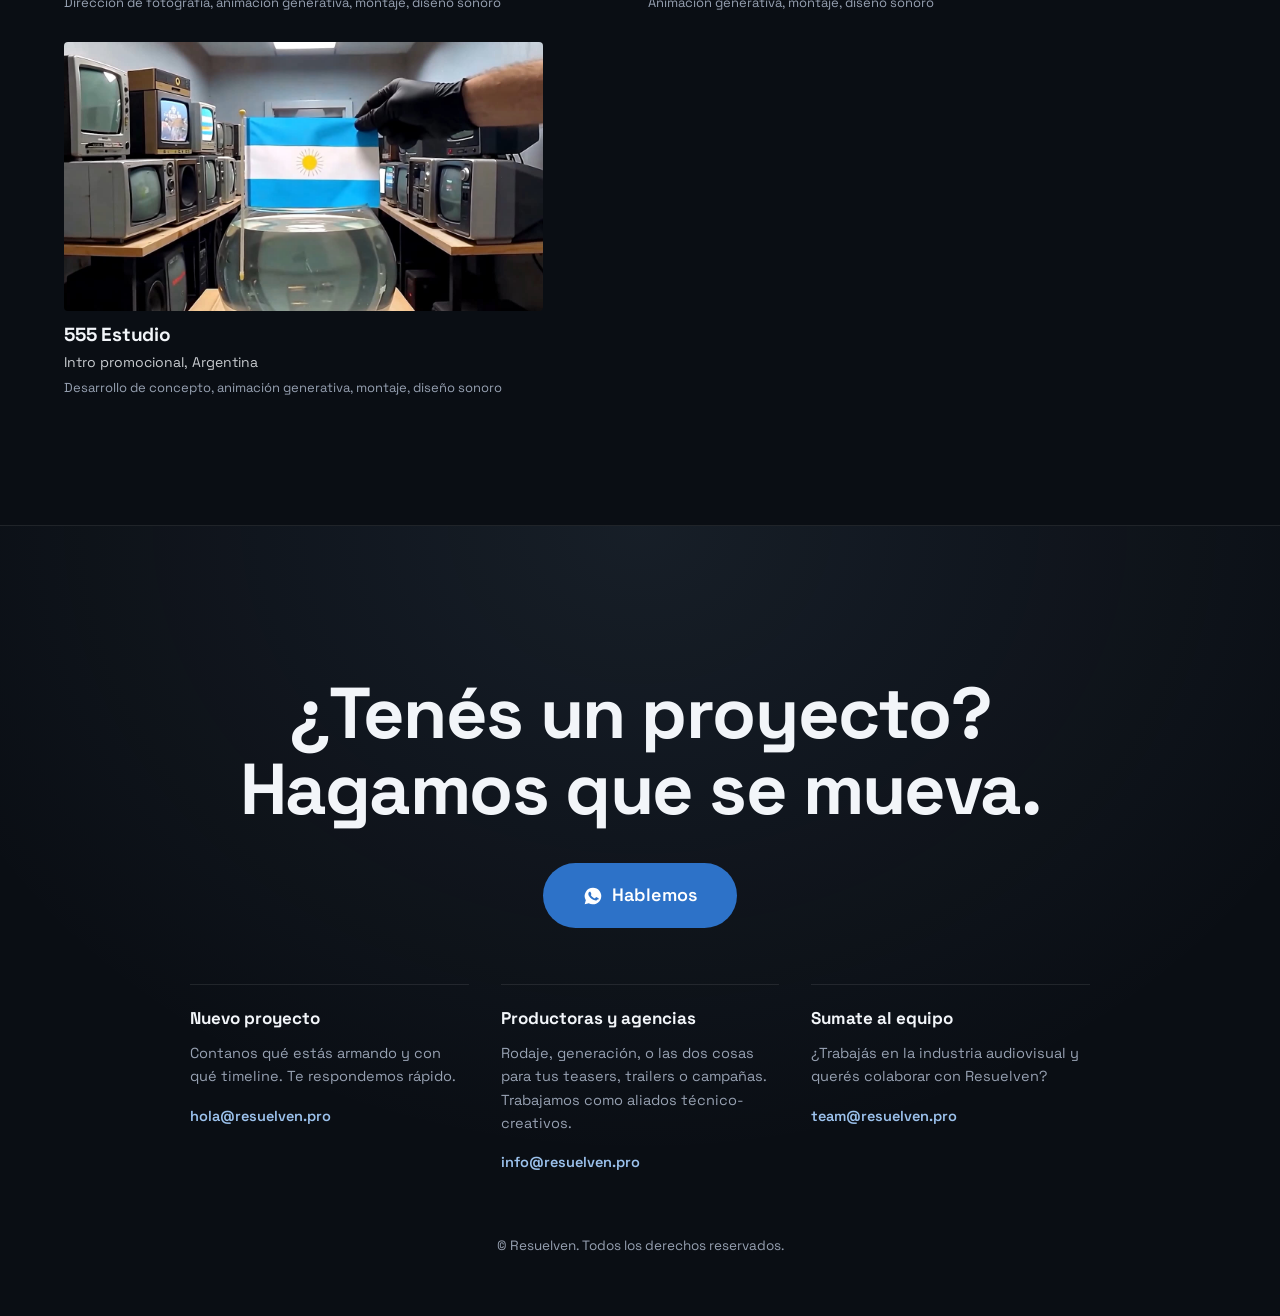
==== commit a08a8580: "Galeria: suma Before They Wake (spec para Zoe Deco) y vuelve Cooler Kid Con archivos propios (*-port" ====
--- a/archivo/index.html
+++ b/archivo/index.html
@@ -227,7 +227,10 @@
     try {
       const html = await (await fetch("index.html")).text();
       const doc = new DOMParser().parseFromString(html, "text/html");
+      // si un trabajo ya esta arriba entre los privados, no se repite abajo
+      const yaArriba = new Set([...privGrid.querySelectorAll(".work__title")].map((h) => h.textContent.trim()));
       doc.querySelectorAll("#workgrid .work").forEach((card) => {
+        if (yaArriba.has(card.querySelector(".work__title")?.textContent.trim())) return;
         card.classList.remove("work--hidden");
         card.removeAttribute("data-hidden-by-more");
         const c = document.importNode(card, true);
@@ -251,7 +254,8 @@
     });
   }
 
-  Promise.all([privados(), publicos()]).then(() => { filtros(); });
+  // primero los privados, para saber cuales no repetir en la galeria publica
+  privados().then(publicos).then(() => { filtros(); });
   </script>
 </body>
 </html>
